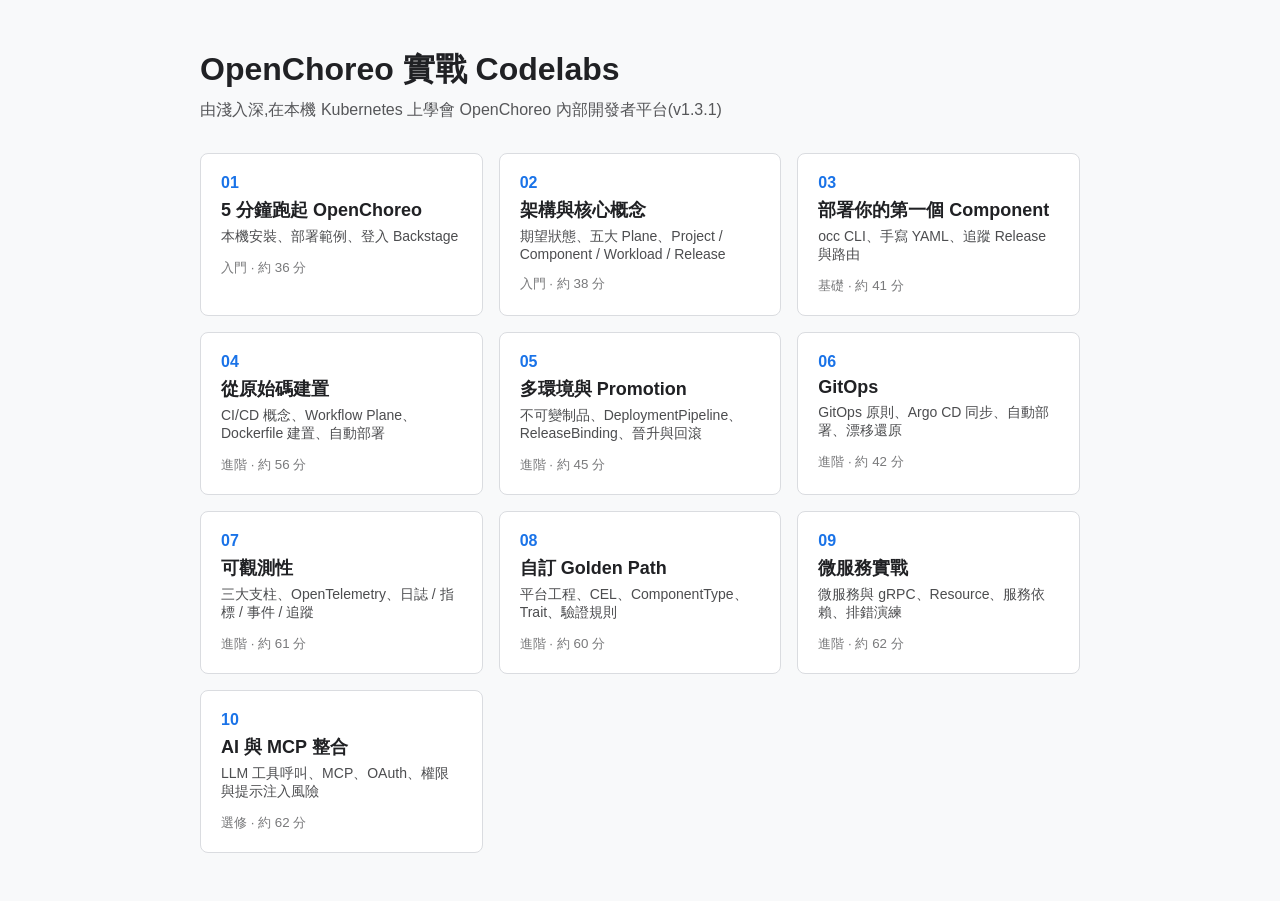
==== generated/index.html @ a76ac22d "Add OpenChoreo hands-on codelabs (10 lessons, zh-TW) Ten progressive lessons for OpenChoreo v1.3.1 i" ====
<!doctype html><html lang="zh-Hant"><head><meta charset="utf-8"><meta name="viewport" content="width=device-width,initial-scale=1"><title>OpenChoreo 實戰 Codelabs</title>
<style>:root{--bg:#f8f9fa;--fg:#202124;--card:#fff;--bd:#dadce0;--ac:#1a73e8}@media(prefers-color-scheme:dark){:root{--bg:#202124;--fg:#e8eaed;--card:#2d2e31;--bd:#3c4043;--ac:#8ab4f8}}
body{margin:0;background:var(--bg);color:var(--fg);font-family:-apple-system,"Segoe UI",Roboto,"Noto Sans TC",sans-serif}main{max-width:880px;margin:0 auto;padding:48px 16px}
h1{margin:0 0 8px}.sub{opacity:.75;margin-bottom:32px}.grid{display:grid;grid-template-columns:repeat(auto-fill,minmax(250px,1fr));gap:16px}
.card{display:block;background:var(--card);border:1px solid var(--bd);border-radius:8px;padding:20px;text-decoration:none;color:inherit}.card:hover{border-color:var(--ac)}
.n{color:var(--ac);font-weight:700}.card h2{font-size:18px;margin:6px 0}.card p{margin:0 0 12px;opacity:.8;font-size:14px}small{opacity:.6}</style></head>
<body><main><h1>OpenChoreo 實戰 Codelabs</h1><div class="sub">由淺入深,在本機 Kubernetes 上學會 OpenChoreo 內部開發者平台(v1.3.1)</div><div class="grid"><a class="card" href="openchoreo-01-quickstart/index.html"><span class="n">01</span><h2>5 分鐘跑起 OpenChoreo</h2><p>本機安裝、部署範例、登入 Backstage</p><small>入門 · 約 36 分</small></a><a class="card" href="openchoreo-02-architecture-concepts/index.html"><span class="n">02</span><h2>架構與核心概念</h2><p>期望狀態、五大 Plane、Project / Component / Workload / Release</p><small>入門 · 約 38 分</small></a><a class="card" href="openchoreo-03-first-component/index.html"><span class="n">03</span><h2>部署你的第一個 Component</h2><p>occ CLI、手寫 YAML、追蹤 Release 與路由</p><small>基礎 · 約 41 分</small></a><a class="card" href="openchoreo-04-build-from-source/index.html"><span class="n">04</span><h2>從原始碼建置</h2><p>CI/CD 概念、Workflow Plane、Dockerfile 建置、自動部署</p><small>進階 · 約 56 分</small></a><a class="card" href="openchoreo-05-environments-promotion/index.html"><span class="n">05</span><h2>多環境與 Promotion</h2><p>不可變制品、DeploymentPipeline、ReleaseBinding、晉升與回滾</p><small>進階 · 約 45 分</small></a><a class="card" href="openchoreo-06-gitops/index.html"><span class="n">06</span><h2>GitOps</h2><p>GitOps 原則、Argo CD 同步、自動部署、漂移還原</p><small>進階 · 約 42 分</small></a><a class="card" href="openchoreo-07-observability/index.html"><span class="n">07</span><h2>可觀測性</h2><p>三大支柱、OpenTelemetry、日誌 / 指標 / 事件 / 追蹤</p><small>進階 · 約 61 分</small></a><a class="card" href="openchoreo-08-golden-path/index.html"><span class="n">08</span><h2>自訂 Golden Path</h2><p>平台工程、CEL、ComponentType、Trait、驗證規則</p><small>進階 · 約 60 分</small></a><a class="card" href="openchoreo-09-microservices/index.html"><span class="n">09</span><h2>微服務實戰</h2><p>微服務與 gRPC、Resource、服務依賴、排錯演練</p><small>進階 · 約 62 分</small></a><a class="card" href="openchoreo-10-ai-mcp/index.html"><span class="n">10</span><h2>AI 與 MCP 整合</h2><p>LLM 工具呼叫、MCP、OAuth、權限與提示注入風險</p><small>選修 · 約 62 分</small></a></div></main></body></html>
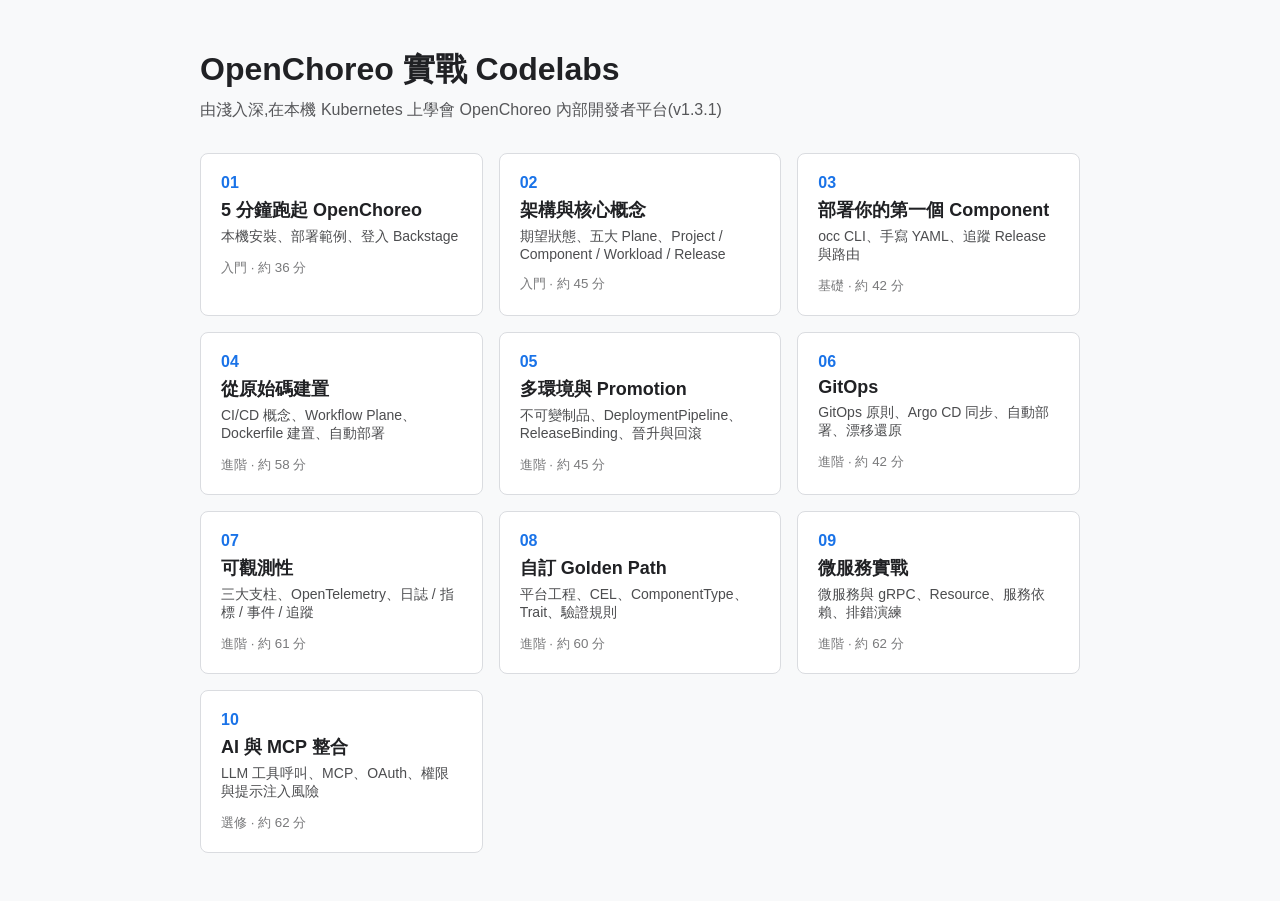
==== commit 22c41903: "Update codelabs theme, add images and GitHub Pages deploy workflow Co-Authored-By: Claude Sonnet 5.5" ====
--- a/generated/index.html
+++ b/generated/index.html
@@ -4,4 +4,4 @@
 h1{margin:0 0 8px}.sub{opacity:.75;margin-bottom:32px}.grid{display:grid;grid-template-columns:repeat(auto-fill,minmax(250px,1fr));gap:16px}
 .card{display:block;background:var(--card);border:1px solid var(--bd);border-radius:8px;padding:20px;text-decoration:none;color:inherit}.card:hover{border-color:var(--ac)}
 .n{color:var(--ac);font-weight:700}.card h2{font-size:18px;margin:6px 0}.card p{margin:0 0 12px;opacity:.8;font-size:14px}small{opacity:.6}</style></head>
-<body><main><h1>OpenChoreo 實戰 Codelabs</h1><div class="sub">由淺入深,在本機 Kubernetes 上學會 OpenChoreo 內部開發者平台(v1.3.1)</div><div class="grid"><a class="card" href="openchoreo-01-quickstart/index.html"><span class="n">01</span><h2>5 分鐘跑起 OpenChoreo</h2><p>本機安裝、部署範例、登入 Backstage</p><small>入門 · 約 36 分</small></a><a class="card" href="openchoreo-02-architecture-concepts/index.html"><span class="n">02</span><h2>架構與核心概念</h2><p>期望狀態、五大 Plane、Project / Component / Workload / Release</p><small>入門 · 約 38 分</small></a><a class="card" href="openchoreo-03-first-component/index.html"><span class="n">03</span><h2>部署你的第一個 Component</h2><p>occ CLI、手寫 YAML、追蹤 Release 與路由</p><small>基礎 · 約 41 分</small></a><a class="card" href="openchoreo-04-build-from-source/index.html"><span class="n">04</span><h2>從原始碼建置</h2><p>CI/CD 概念、Workflow Plane、Dockerfile 建置、自動部署</p><small>進階 · 約 56 分</small></a><a class="card" href="openchoreo-05-environments-promotion/index.html"><span class="n">05</span><h2>多環境與 Promotion</h2><p>不可變制品、DeploymentPipeline、ReleaseBinding、晉升與回滾</p><small>進階 · 約 45 分</small></a><a class="card" href="openchoreo-06-gitops/index.html"><span class="n">06</span><h2>GitOps</h2><p>GitOps 原則、Argo CD 同步、自動部署、漂移還原</p><small>進階 · 約 42 分</small></a><a class="card" href="openchoreo-07-observability/index.html"><span class="n">07</span><h2>可觀測性</h2><p>三大支柱、OpenTelemetry、日誌 / 指標 / 事件 / 追蹤</p><small>進階 · 約 61 分</small></a><a class="card" href="openchoreo-08-golden-path/index.html"><span class="n">08</span><h2>自訂 Golden Path</h2><p>平台工程、CEL、ComponentType、Trait、驗證規則</p><small>進階 · 約 60 分</small></a><a class="card" href="openchoreo-09-microservices/index.html"><span class="n">09</span><h2>微服務實戰</h2><p>微服務與 gRPC、Resource、服務依賴、排錯演練</p><small>進階 · 約 62 分</small></a><a class="card" href="openchoreo-10-ai-mcp/index.html"><span class="n">10</span><h2>AI 與 MCP 整合</h2><p>LLM 工具呼叫、MCP、OAuth、權限與提示注入風險</p><small>選修 · 約 62 分</small></a></div></main></body></html>+<body><main><h1>OpenChoreo 實戰 Codelabs</h1><div class="sub">由淺入深,在本機 Kubernetes 上學會 OpenChoreo 內部開發者平台(v1.3.1)</div><div class="grid"><a class="card" href="openchoreo-01-quickstart/index.html"><span class="n">01</span><h2>5 分鐘跑起 OpenChoreo</h2><p>本機安裝、部署範例、登入 Backstage</p><small>入門 · 約 36 分</small></a><a class="card" href="openchoreo-02-architecture-concepts/index.html"><span class="n">02</span><h2>架構與核心概念</h2><p>期望狀態、五大 Plane、Project / Component / Workload / Release</p><small>入門 · 約 45 分</small></a><a class="card" href="openchoreo-03-first-component/index.html"><span class="n">03</span><h2>部署你的第一個 Component</h2><p>occ CLI、手寫 YAML、追蹤 Release 與路由</p><small>基礎 · 約 42 分</small></a><a class="card" href="openchoreo-04-build-from-source/index.html"><span class="n">04</span><h2>從原始碼建置</h2><p>CI/CD 概念、Workflow Plane、Dockerfile 建置、自動部署</p><small>進階 · 約 58 分</small></a><a class="card" href="openchoreo-05-environments-promotion/index.html"><span class="n">05</span><h2>多環境與 Promotion</h2><p>不可變制品、DeploymentPipeline、ReleaseBinding、晉升與回滾</p><small>進階 · 約 45 分</small></a><a class="card" href="openchoreo-06-gitops/index.html"><span class="n">06</span><h2>GitOps</h2><p>GitOps 原則、Argo CD 同步、自動部署、漂移還原</p><small>進階 · 約 42 分</small></a><a class="card" href="openchoreo-07-observability/index.html"><span class="n">07</span><h2>可觀測性</h2><p>三大支柱、OpenTelemetry、日誌 / 指標 / 事件 / 追蹤</p><small>進階 · 約 61 分</small></a><a class="card" href="openchoreo-08-golden-path/index.html"><span class="n">08</span><h2>自訂 Golden Path</h2><p>平台工程、CEL、ComponentType、Trait、驗證規則</p><small>進階 · 約 60 分</small></a><a class="card" href="openchoreo-09-microservices/index.html"><span class="n">09</span><h2>微服務實戰</h2><p>微服務與 gRPC、Resource、服務依賴、排錯演練</p><small>進階 · 約 62 分</small></a><a class="card" href="openchoreo-10-ai-mcp/index.html"><span class="n">10</span><h2>AI 與 MCP 整合</h2><p>LLM 工具呼叫、MCP、OAuth、權限與提示注入風險</p><small>選修 · 約 62 分</small></a></div></main></body></html>
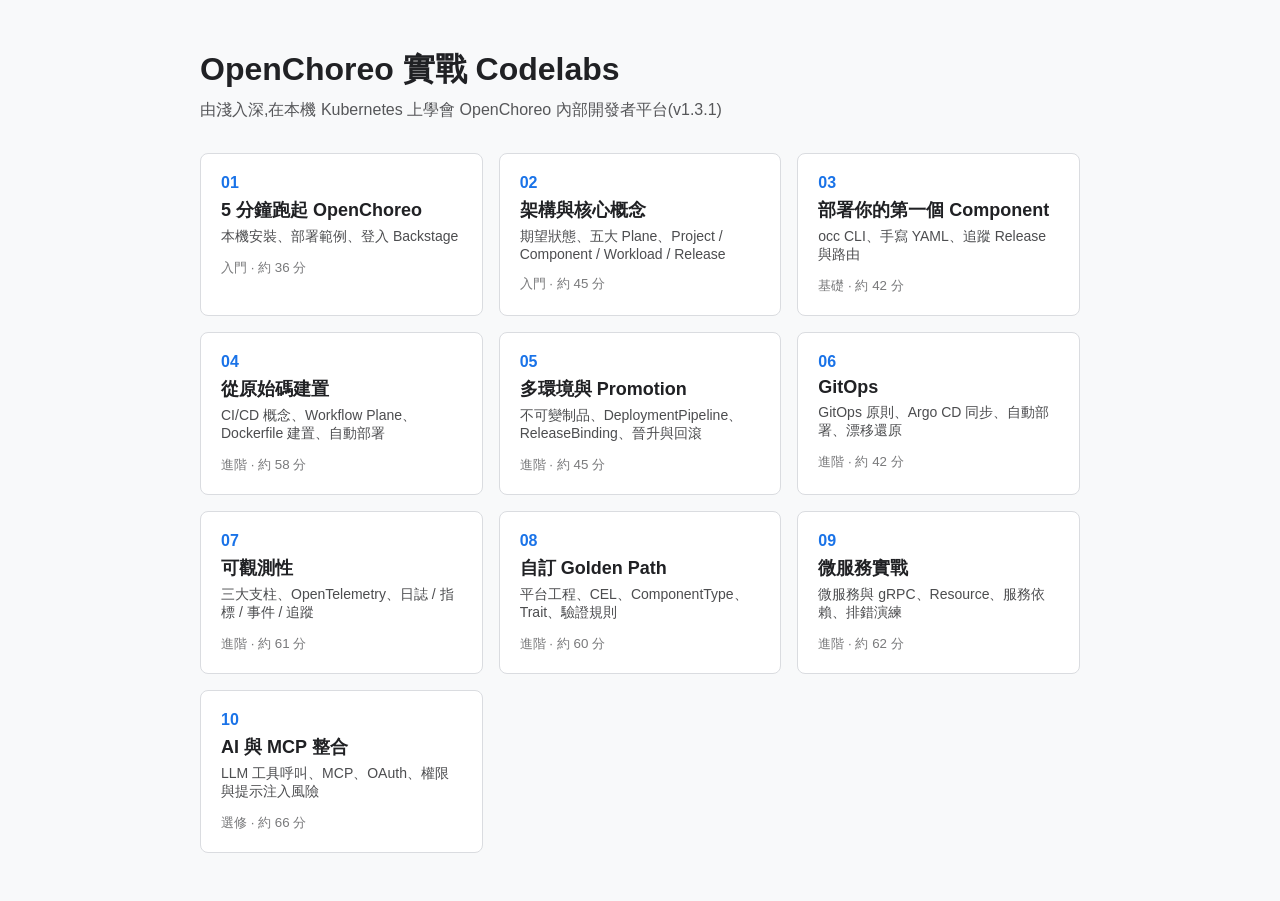
==== commit 47fd4430: "docs(ch10): expand built-in agents (SRE, FinOps, Portal Assistant) guide" ====
--- a/generated/index.html
+++ b/generated/index.html
@@ -4,4 +4,4 @@
 h1{margin:0 0 8px}.sub{opacity:.75;margin-bottom:32px}.grid{display:grid;grid-template-columns:repeat(auto-fill,minmax(250px,1fr));gap:16px}
 .card{display:block;background:var(--card);border:1px solid var(--bd);border-radius:8px;padding:20px;text-decoration:none;color:inherit}.card:hover{border-color:var(--ac)}
 .n{color:var(--ac);font-weight:700}.card h2{font-size:18px;margin:6px 0}.card p{margin:0 0 12px;opacity:.8;font-size:14px}small{opacity:.6}</style></head>
-<body><main><h1>OpenChoreo 實戰 Codelabs</h1><div class="sub">由淺入深,在本機 Kubernetes 上學會 OpenChoreo 內部開發者平台(v1.3.1)</div><div class="grid"><a class="card" href="openchoreo-01-quickstart/index.html"><span class="n">01</span><h2>5 分鐘跑起 OpenChoreo</h2><p>本機安裝、部署範例、登入 Backstage</p><small>入門 · 約 36 分</small></a><a class="card" href="openchoreo-02-architecture-concepts/index.html"><span class="n">02</span><h2>架構與核心概念</h2><p>期望狀態、五大 Plane、Project / Component / Workload / Release</p><small>入門 · 約 45 分</small></a><a class="card" href="openchoreo-03-first-component/index.html"><span class="n">03</span><h2>部署你的第一個 Component</h2><p>occ CLI、手寫 YAML、追蹤 Release 與路由</p><small>基礎 · 約 42 分</small></a><a class="card" href="openchoreo-04-build-from-source/index.html"><span class="n">04</span><h2>從原始碼建置</h2><p>CI/CD 概念、Workflow Plane、Dockerfile 建置、自動部署</p><small>進階 · 約 58 分</small></a><a class="card" href="openchoreo-05-environments-promotion/index.html"><span class="n">05</span><h2>多環境與 Promotion</h2><p>不可變制品、DeploymentPipeline、ReleaseBinding、晉升與回滾</p><small>進階 · 約 45 分</small></a><a class="card" href="openchoreo-06-gitops/index.html"><span class="n">06</span><h2>GitOps</h2><p>GitOps 原則、Argo CD 同步、自動部署、漂移還原</p><small>進階 · 約 42 分</small></a><a class="card" href="openchoreo-07-observability/index.html"><span class="n">07</span><h2>可觀測性</h2><p>三大支柱、OpenTelemetry、日誌 / 指標 / 事件 / 追蹤</p><small>進階 · 約 61 分</small></a><a class="card" href="openchoreo-08-golden-path/index.html"><span class="n">08</span><h2>自訂 Golden Path</h2><p>平台工程、CEL、ComponentType、Trait、驗證規則</p><small>進階 · 約 60 分</small></a><a class="card" href="openchoreo-09-microservices/index.html"><span class="n">09</span><h2>微服務實戰</h2><p>微服務與 gRPC、Resource、服務依賴、排錯演練</p><small>進階 · 約 62 分</small></a><a class="card" href="openchoreo-10-ai-mcp/index.html"><span class="n">10</span><h2>AI 與 MCP 整合</h2><p>LLM 工具呼叫、MCP、OAuth、權限與提示注入風險</p><small>選修 · 約 62 分</small></a></div></main></body></html>+<body><main><h1>OpenChoreo 實戰 Codelabs</h1><div class="sub">由淺入深,在本機 Kubernetes 上學會 OpenChoreo 內部開發者平台(v1.3.1)</div><div class="grid"><a class="card" href="openchoreo-01-quickstart/index.html"><span class="n">01</span><h2>5 分鐘跑起 OpenChoreo</h2><p>本機安裝、部署範例、登入 Backstage</p><small>入門 · 約 36 分</small></a><a class="card" href="openchoreo-02-architecture-concepts/index.html"><span class="n">02</span><h2>架構與核心概念</h2><p>期望狀態、五大 Plane、Project / Component / Workload / Release</p><small>入門 · 約 45 分</small></a><a class="card" href="openchoreo-03-first-component/index.html"><span class="n">03</span><h2>部署你的第一個 Component</h2><p>occ CLI、手寫 YAML、追蹤 Release 與路由</p><small>基礎 · 約 42 分</small></a><a class="card" href="openchoreo-04-build-from-source/index.html"><span class="n">04</span><h2>從原始碼建置</h2><p>CI/CD 概念、Workflow Plane、Dockerfile 建置、自動部署</p><small>進階 · 約 58 分</small></a><a class="card" href="openchoreo-05-environments-promotion/index.html"><span class="n">05</span><h2>多環境與 Promotion</h2><p>不可變制品、DeploymentPipeline、ReleaseBinding、晉升與回滾</p><small>進階 · 約 45 分</small></a><a class="card" href="openchoreo-06-gitops/index.html"><span class="n">06</span><h2>GitOps</h2><p>GitOps 原則、Argo CD 同步、自動部署、漂移還原</p><small>進階 · 約 42 分</small></a><a class="card" href="openchoreo-07-observability/index.html"><span class="n">07</span><h2>可觀測性</h2><p>三大支柱、OpenTelemetry、日誌 / 指標 / 事件 / 追蹤</p><small>進階 · 約 61 分</small></a><a class="card" href="openchoreo-08-golden-path/index.html"><span class="n">08</span><h2>自訂 Golden Path</h2><p>平台工程、CEL、ComponentType、Trait、驗證規則</p><small>進階 · 約 60 分</small></a><a class="card" href="openchoreo-09-microservices/index.html"><span class="n">09</span><h2>微服務實戰</h2><p>微服務與 gRPC、Resource、服務依賴、排錯演練</p><small>進階 · 約 62 分</small></a><a class="card" href="openchoreo-10-ai-mcp/index.html"><span class="n">10</span><h2>AI 與 MCP 整合</h2><p>LLM 工具呼叫、MCP、OAuth、權限與提示注入風險</p><small>選修 · 約 66 分</small></a></div></main></body></html>
